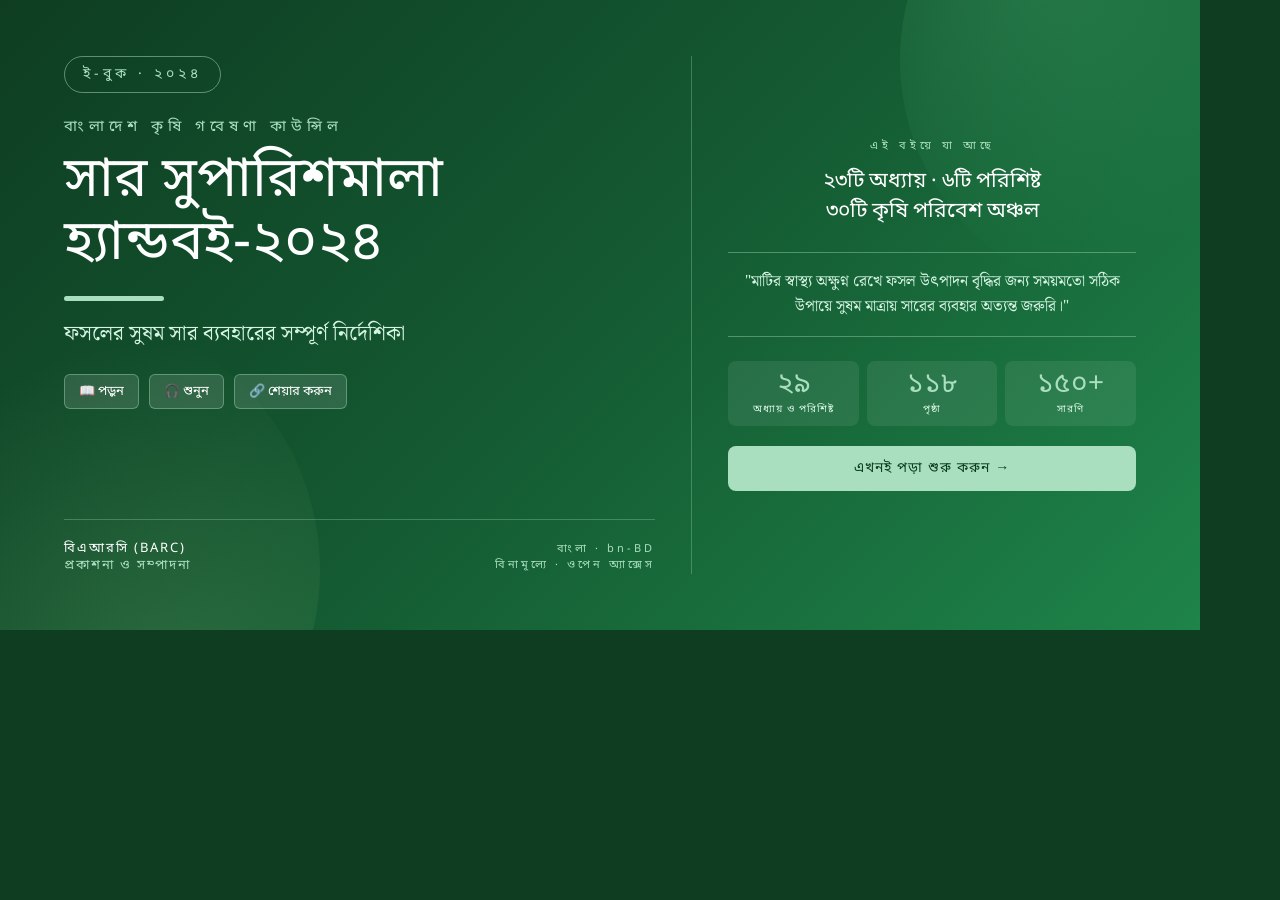
==== og-image.html @ 35dd1924 "FRG-2024 Bangla ebook web reader (FRG-2024-ইবুক PDF + site)" ====
<!DOCTYPE html>
<html lang="bn">
<head>
<meta charset="UTF-8">
<style>
@font-face {
    font-family: 'NotoSansBengali';
    src: url('assets/NotoSansBengali-Regular.ttf') format('truetype');
    font-weight: 100 900;
}
@font-face {
    font-family: 'NotoSerifBengali';
    src: url('assets/NotoSerifBengali-Regular.ttf') format('truetype');
    font-weight: 100 900;
}
* { box-sizing: border-box; margin: 0; padding: 0; }
html, body {
    width: 1200px; height: 630px;
    background: #0E3D22;
    font-family: 'NotoSansBengali', sans-serif;
    overflow: hidden;
}
.og-card {
    width: 1200px; height: 630px;
    background: linear-gradient(135deg, #0E3D22 0%, #145A32 50%, #1E8449 100%);
    color: #FFFFFF;
    position: relative;
    padding: 56px 64px;
    display: flex;
    flex-direction: row;
    align-items: stretch;
    overflow: hidden;
}
.og-card::before {
    content: "";
    position: absolute;
    top: -180px; right: -180px;
    width: 480px; height: 480px;
    border-radius: 50%;
    background: radial-gradient(circle at 30% 30%, rgba(82, 190, 128, 0.25), transparent 65%);
    pointer-events: none;
}
.og-card::after {
    content: "";
    position: absolute;
    bottom: -200px; left: -200px;
    width: 520px; height: 520px;
    border-radius: 50%;
    background: radial-gradient(circle at 70% 70%, rgba(174, 214, 142, 0.15), transparent 65%);
    pointer-events: none;
}
.og-left {
    flex: 1.45;
    display: flex;
    flex-direction: column;
    justify-content: space-between;
    z-index: 2;
    padding-right: 36px;
}
.og-right {
    flex: 1;
    display: flex;
    flex-direction: column;
    justify-content: center;
    align-items: stretch;
    z-index: 2;
    border-left: 1px solid rgba(169, 223, 191, 0.3);
    padding-left: 36px;
}
.og-tag {
    display: inline-block;
    font-size: 14px;
    font-weight: 600;
    letter-spacing: 4px;
    color: #A9DFBF;
    border: 1px solid rgba(169, 223, 191, 0.5);
    padding: 8px 18px;
    border-radius: 999px;
    width: fit-content;
}
.og-eyebrow {
    font-size: 15px;
    font-weight: 600;
    color: #A9DFBF;
    letter-spacing: 5px;
    margin-top: 24px;
}
.og-title {
    font-family: 'NotoSansBengali', sans-serif;
    font-size: 56px;
    font-weight: 900;
    line-height: 1.12;
    color: #FFFFFF;
    margin: 14px 0 20px 0;
}
.og-rule {
    width: 100px; height: 5px;
    background: #A9DFBF;
    margin: 0 0 18px 0;
    border-radius: 3px;
}
.og-subtitle {
    font-family: 'NotoSerifBengali', serif;
    font-size: 21px;
    color: #D5F5E3;
    line-height: 1.45;
    margin-bottom: 24px;
}
.og-features {
    display: flex;
    gap: 10px;
    flex-wrap: wrap;
}
.og-feature {
    font-size: 13px;
    font-weight: 600;
    color: #FFFFFF;
    background: rgba(255, 255, 255, 0.12);
    border: 1px solid rgba(169, 223, 191, 0.4);
    padding: 8px 14px;
    border-radius: 6px;
}
.og-foot {
    display: flex;
    justify-content: space-between;
    align-items: center;
    margin-top: 26px;
    padding-top: 20px;
    border-top: 1px solid rgba(169, 223, 191, 0.3);
}
.og-author {
    font-size: 13px;
    color: #A9DFBF;
    letter-spacing: 2px;
}
.og-author strong { color: #FFFFFF; font-weight: 700; }
.og-pub {
    font-size: 11px;
    color: #A9DFBF;
    letter-spacing: 3px;
    text-align: right;
    line-height: 1.5;
}
.og-right-eyebrow {
    font-size: 11px;
    color: #A9DFBF;
    letter-spacing: 4px;
    text-transform: uppercase;
    margin-bottom: 14px;
    text-align: center;
}
.og-right-title {
    font-family: 'NotoSansBengali', sans-serif;
    font-size: 21px;
    font-weight: 700;
    color: #FFFFFF;
    text-align: center;
    line-height: 1.45;
    margin-bottom: 16px;
}
.og-quote {
    font-family: 'NotoSerifBengali', serif;
    font-size: 15.5px;
    color: #D5F5E3;
    line-height: 1.65;
    text-align: center;
    padding: 16px 14px;
    border-top: 1px solid rgba(169, 223, 191, 0.4);
    border-bottom: 1px solid rgba(169, 223, 191, 0.4);
    margin: 8px 0 16px 0;
}
.og-stats {
    display: grid;
    grid-template-columns: 1fr 1fr 1fr;
    gap: 8px;
    margin-top: 8px;
}
.og-stat {
    text-align: center;
    padding: 10px 4px;
    background: rgba(255,255,255,0.08);
    border-radius: 8px;
}
.og-stat-num {
    font-family: 'NotoSansBengali', sans-serif;
    font-size: 28px;
    font-weight: 900;
    color: #A9DFBF;
    line-height: 1;
}
.og-stat-label {
    font-size: 10px;
    color: #D5F5E3;
    letter-spacing: 1px;
    margin-top: 4px;
}
.og-cta {
    margin-top: 20px;
    padding: 13px 18px;
    background: #A9DFBF;
    color: #0E3D22;
    border-radius: 8px;
    text-align: center;
    font-size: 14px;
    font-weight: 700;
    letter-spacing: 1px;
}
</style>
</head>
<body>
<div class="og-card">
    <div class="og-left">
        <div>
            <div class="og-tag">ই-বুক · ২০২৪</div>
            <div class="og-eyebrow">বাংলাদেশ কৃষি গবেষণা কাউন্সিল</div>
            <h1 class="og-title">সার সুপারিশমালা<br/>হ্যান্ডবই-২০২৪</h1>
            <div class="og-rule"></div>
            <p class="og-subtitle">ফসলের সুষম সার ব্যবহারের সম্পূর্ণ নির্দেশিকা</p>
            <div class="og-features">
                <span class="og-feature">📖 পড়ুন</span>
                <span class="og-feature">🎧 শুনুন</span>
                <span class="og-feature">🔗 শেয়ার করুন</span>
            </div>
        </div>
        <div class="og-foot">
            <div class="og-author">
                <strong>বিএআরসি (BARC)</strong><br/>
                প্রকাশনা ও সম্পাদনা
            </div>
            <div class="og-pub">
                বাংলা · bn-BD<br/>
                বিনামূল্যে · ওপেন অ্যাক্সেস
            </div>
        </div>
    </div>
    <div class="og-right">
        <div class="og-right-eyebrow">এই বইয়ে যা আছে</div>
        <div class="og-right-title">২৩টি অধ্যায় · ৬টি পরিশিষ্ট<br/>৩০টি কৃষি পরিবেশ অঞ্চল</div>
        <div class="og-quote">
            "মাটির স্বাস্থ্য অক্ষুণ্ন রেখে ফসল উৎপাদন বৃদ্ধির জন্য সময়মতো সঠিক উপায়ে সুষম মাত্রায় সারের ব্যবহার অত্যন্ত জরুরি।"
        </div>
        <div class="og-stats">
            <div class="og-stat">
                <div class="og-stat-num">২৯</div>
                <div class="og-stat-label">অধ্যায় ও পরিশিষ্ট</div>
            </div>
            <div class="og-stat">
                <div class="og-stat-num">১১৮</div>
                <div class="og-stat-label">পৃষ্ঠা</div>
            </div>
            <div class="og-stat">
                <div class="og-stat-num">১৫০+</div>
                <div class="og-stat-label">সারণি</div>
            </div>
        </div>
        <div class="og-cta">এখনই পড়া শুরু করুন →</div>
    </div>
</div>
</body>
</html>
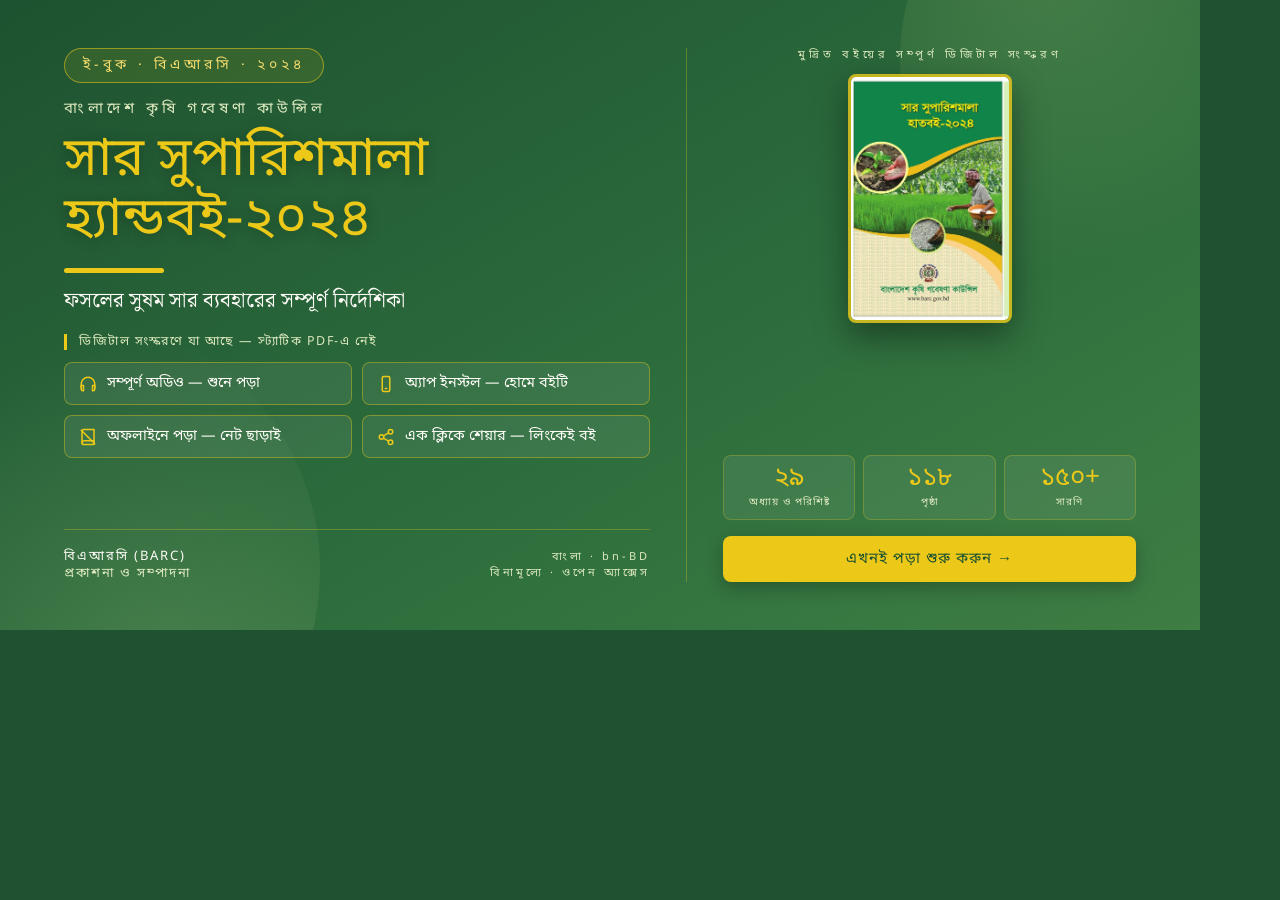
==== commit bb7b04cd: "OG/social preview redesign: cover-brand palette (green #2C6C3C + gold #ECC919 gold-foil title), real" ====
--- a/og-image.html
+++ b/og-image.html
@@ -16,16 +16,16 @@
 * { box-sizing: border-box; margin: 0; padding: 0; }
 html, body {
     width: 1200px; height: 630px;
-    background: #0E3D22;
+    background: #1E5230;
     font-family: 'NotoSansBengali', sans-serif;
     overflow: hidden;
 }
 .og-card {
     width: 1200px; height: 630px;
-    background: linear-gradient(135deg, #0E3D22 0%, #145A32 50%, #1E8449 100%);
+    background: linear-gradient(150deg, #1E5230 0%, #2C6C3C 55%, #3E7E44 100%);
     color: #FFFFFF;
     position: relative;
-    padding: 56px 64px;
+    padding: 48px 64px;
     display: flex;
     flex-direction: row;
     align-items: stretch;
@@ -37,7 +37,7 @@
     top: -180px; right: -180px;
     width: 480px; height: 480px;
     border-radius: 50%;
-    background: radial-gradient(circle at 30% 30%, rgba(82, 190, 128, 0.25), transparent 65%);
+    background: radial-gradient(circle at 30% 30%, rgba(141, 181, 108, 0.28), transparent 65%);
     pointer-events: none;
 }
 .og-card::after {
@@ -46,11 +46,11 @@
     bottom: -200px; left: -200px;
     width: 520px; height: 520px;
     border-radius: 50%;
-    background: radial-gradient(circle at 70% 70%, rgba(174, 214, 142, 0.15), transparent 65%);
+    background: radial-gradient(circle at 70% 70%, rgba(237, 239, 172, 0.14), transparent 65%);
     pointer-events: none;
 }
 .og-left {
-    flex: 1.45;
+    flex: 1.42;
     display: flex;
     flex-direction: column;
     justify-content: space-between;
@@ -61,149 +61,162 @@
     flex: 1;
     display: flex;
     flex-direction: column;
-    justify-content: center;
-    align-items: stretch;
+    justify-content: space-between;
+    align-items: center;
     z-index: 2;
-    border-left: 1px solid rgba(169, 223, 191, 0.3);
+    border-left: 1px solid rgba(236, 201, 25, 0.3);
     padding-left: 36px;
 }
 .og-tag {
     display: inline-block;
     font-size: 14px;
-    font-weight: 600;
+    font-weight: 700;
     letter-spacing: 4px;
-    color: #A9DFBF;
-    border: 1px solid rgba(169, 223, 191, 0.5);
-    padding: 8px 18px;
+    color: #F3DC6D;
+    border: 1px solid rgba(236, 201, 25, 0.55);
+    background: rgba(236, 201, 25, 0.10);
+    padding: 7px 18px;
     border-radius: 999px;
     width: fit-content;
 }
 .og-eyebrow {
     font-size: 15px;
-    font-weight: 600;
-    color: #A9DFBF;
-    letter-spacing: 5px;
-    margin-top: 24px;
+    font-weight: 700;
+    color: #DCE8BE;
+    letter-spacing: 4px;
+    margin-top: 16px;
 }
 .og-title {
     font-family: 'NotoSansBengali', sans-serif;
-    font-size: 56px;
+    font-size: 54px;
     font-weight: 900;
     line-height: 1.12;
-    color: #FFFFFF;
-    margin: 14px 0 20px 0;
+    color: #ECC919;
+    text-shadow: 0 2px 14px rgba(0, 0, 0, 0.28);
+    margin: 12px 0 16px 0;
 }
 .og-rule {
     width: 100px; height: 5px;
-    background: #A9DFBF;
-    margin: 0 0 18px 0;
+    background: #ECC919;
+    margin: 0 0 14px 0;
     border-radius: 3px;
 }
 .og-subtitle {
     font-family: 'NotoSerifBengali', serif;
     font-size: 21px;
-    color: #D5F5E3;
-    line-height: 1.45;
-    margin-bottom: 24px;
+    color: #FDFCF7;
+    line-height: 1.4;
+    margin-bottom: 18px;
+}
+.og-digital-eyebrow {
+    font-size: 12.5px;
+    font-weight: 700;
+    color: #DCE8BE;
+    letter-spacing: 1.5px;
+    margin-bottom: 12px;
+    padding-left: 12px;
+    border-left: 3px solid #ECC919;
 }
 .og-features {
-    display: flex;
+    display: grid;
+    grid-template-columns: 1fr 1fr;
     gap: 10px;
-    flex-wrap: wrap;
 }
 .og-feature {
-    font-size: 13px;
-    font-weight: 600;
-    color: #FFFFFF;
-    background: rgba(255, 255, 255, 0.12);
-    border: 1px solid rgba(169, 223, 191, 0.4);
-    padding: 8px 14px;
-    border-radius: 6px;
-}
+    display: flex;
+    align-items: center;
+    gap: 10px;
+    font-size: 14.5px;
+    font-weight: 700;
+    color: #FDFCF7;
+    background: rgba(255, 255, 255, 0.07);
+    border: 1px solid rgba(236, 201, 25, 0.4);
+    padding: 11px 14px;
+    border-radius: 8px;
+}
+.og-feature svg { flex: none; }
 .og-foot {
     display: flex;
     justify-content: space-between;
     align-items: center;
-    margin-top: 26px;
-    padding-top: 20px;
-    border-top: 1px solid rgba(169, 223, 191, 0.3);
+    margin-top: 22px;
+    padding-top: 18px;
+    border-top: 1px solid rgba(236, 201, 25, 0.3);
 }
 .og-author {
     font-size: 13px;
-    color: #A9DFBF;
+    color: #DCE8BE;
     letter-spacing: 2px;
 }
-.og-author strong { color: #FFFFFF; font-weight: 700; }
+.og-author strong { color: #FDFCF7; font-weight: 700; }
 .og-pub {
     font-size: 11px;
-    color: #A9DFBF;
+    color: #DCE8BE;
     letter-spacing: 3px;
     text-align: right;
     line-height: 1.5;
 }
 .og-right-eyebrow {
     font-size: 11px;
-    color: #A9DFBF;
+    color: #DCE8BE;
     letter-spacing: 4px;
     text-transform: uppercase;
-    margin-bottom: 14px;
+    margin-bottom: 12px;
     text-align: center;
 }
-.og-right-title {
-    font-family: 'NotoSansBengali', sans-serif;
-    font-size: 21px;
-    font-weight: 700;
-    color: #FFFFFF;
-    text-align: center;
-    line-height: 1.45;
-    margin-bottom: 16px;
-}
-.og-quote {
-    font-family: 'NotoSerifBengali', serif;
-    font-size: 15.5px;
-    color: #D5F5E3;
-    line-height: 1.65;
-    text-align: center;
-    padding: 16px 14px;
-    border-top: 1px solid rgba(169, 223, 191, 0.4);
-    border-bottom: 1px solid rgba(169, 223, 191, 0.4);
-    margin: 8px 0 16px 0;
+.og-cover {
+    width: 164px;
+    margin: 0 auto;
+}
+.og-cover img {
+    display: block;
+    width: 100%;
+    height: auto;
+    aspect-ratio: 1067 / 1620;
+    object-fit: cover;
+    border-radius: 8px;
+    border: 3px solid rgba(236, 201, 25, 0.8);
+    box-shadow: 0 14px 34px rgba(0, 0, 0, 0.4);
 }
 .og-stats {
     display: grid;
     grid-template-columns: 1fr 1fr 1fr;
     gap: 8px;
-    margin-top: 8px;
+    width: 100%;
+    margin-top: 16px;
 }
 .og-stat {
     text-align: center;
     padding: 10px 4px;
-    background: rgba(255,255,255,0.08);
+    background: rgba(255, 255, 255, 0.07);
+    border: 1px solid rgba(236, 201, 25, 0.25);
     border-radius: 8px;
 }
 .og-stat-num {
     font-family: 'NotoSansBengali', sans-serif;
-    font-size: 28px;
+    font-size: 26px;
     font-weight: 900;
-    color: #A9DFBF;
+    color: #ECC919;
     line-height: 1;
 }
 .og-stat-label {
     font-size: 10px;
-    color: #D5F5E3;
+    color: #DCE8BE;
     letter-spacing: 1px;
     margin-top: 4px;
 }
 .og-cta {
-    margin-top: 20px;
-    padding: 13px 18px;
-    background: #A9DFBF;
-    color: #0E3D22;
+    margin-top: 16px;
+    padding: 13px 20px;
+    background: #ECC919;
+    color: #1E5230;
     border-radius: 8px;
     text-align: center;
-    font-size: 14px;
-    font-weight: 700;
+    font-size: 15px;
+    font-weight: 900;
     letter-spacing: 1px;
+    width: 100%;
+    box-shadow: 0 6px 18px rgba(0, 0, 0, 0.25);
 }
 </style>
 </head>
@@ -211,15 +224,29 @@
 <div class="og-card">
     <div class="og-left">
         <div>
-            <div class="og-tag">ই-বুক · ২০২৪</div>
+            <div class="og-tag">ই-বুক · বিএআরসি · ২০২৪</div>
             <div class="og-eyebrow">বাংলাদেশ কৃষি গবেষণা কাউন্সিল</div>
             <h1 class="og-title">সার সুপারিশমালা<br/>হ্যান্ডবই-২০২৪</h1>
             <div class="og-rule"></div>
             <p class="og-subtitle">ফসলের সুষম সার ব্যবহারের সম্পূর্ণ নির্দেশিকা</p>
+            <div class="og-digital-eyebrow">ডিজিটাল সংস্করণে যা আছে — স্ট্যাটিক PDF-এ নেই</div>
             <div class="og-features">
-                <span class="og-feature">📖 পড়ুন</span>
-                <span class="og-feature">🎧 শুনুন</span>
-                <span class="og-feature">🔗 শেয়ার করুন</span>
+                <div class="og-feature">
+                    <svg width="18" height="18" viewBox="0 0 24 24" fill="none" stroke="#ECC919" stroke-width="2" stroke-linecap="round" stroke-linejoin="round"><path d="M3 18v-6a9 9 0 0 1 18 0v6"/><path d="M21 19a2 2 0 0 1-2 2h-1v-7h3v5zM3 19a2 2 0 0 0 2 2h1v-7H3v5z"/></svg>
+                    সম্পূর্ণ অডিও — শুনে পড়া
+                </div>
+                <div class="og-feature">
+                    <svg width="18" height="18" viewBox="0 0 24 24" fill="none" stroke="#ECC919" stroke-width="2" stroke-linecap="round" stroke-linejoin="round"><rect x="7" y="2" width="10" height="20" rx="2"/><line x1="11" y1="18" x2="13" y2="18"/></svg>
+                    অ্যাপ ইনস্টল — হোমে বইটি
+                </div>
+                <div class="og-feature">
+                    <svg width="18" height="18" viewBox="0 0 24 24" fill="none" stroke="#ECC919" stroke-width="2" stroke-linecap="round" stroke-linejoin="round"><path d="M4 19.5A2.5 2.5 0 0 1 6.5 17H20"/><path d="M6.5 2H20v20H6.5A2.5 2.5 0 0 1 4 19.5v-15A2.5 2.5 0 0 1 6.5 2z"/><line x1="3" y1="3" x2="21" y2="21"/></svg>
+                    অফলাইনে পড়া — নেট ছাড়াই
+                </div>
+                <div class="og-feature">
+                    <svg width="18" height="18" viewBox="0 0 24 24" fill="none" stroke="#ECC919" stroke-width="2" stroke-linecap="round" stroke-linejoin="round"><circle cx="18" cy="5" r="3"/><circle cx="6" cy="12" r="3"/><circle cx="18" cy="19" r="3"/><line x1="8.59" y1="13.51" x2="15.42" y2="17.49"/><line x1="15.41" y1="6.51" x2="8.59" y2="10.49"/></svg>
+                    এক ক্লিকে শেয়ার — লিংকেই বই
+                </div>
             </div>
         </div>
         <div class="og-foot">
@@ -234,26 +261,27 @@
         </div>
     </div>
     <div class="og-right">
-        <div class="og-right-eyebrow">এই বইয়ে যা আছে</div>
-        <div class="og-right-title">২৩টি অধ্যায় · ৬টি পরিশিষ্ট<br/>৩০টি কৃষি পরিবেশ অঞ্চল</div>
-        <div class="og-quote">
-            "মাটির স্বাস্থ্য অক্ষুণ্ন রেখে ফসল উৎপাদন বৃদ্ধির জন্য সময়মতো সঠিক উপায়ে সুষম মাত্রায় সারের ব্যবহার অত্যন্ত জরুরি।"
-        </div>
-        <div class="og-stats">
-            <div class="og-stat">
-                <div class="og-stat-num">২৯</div>
-                <div class="og-stat-label">অধ্যায় ও পরিশিষ্ট</div>
-            </div>
-            <div class="og-stat">
-                <div class="og-stat-num">১১৮</div>
-                <div class="og-stat-label">পৃষ্ঠা</div>
-            </div>
-            <div class="og-stat">
-                <div class="og-stat-num">১৫০+</div>
-                <div class="og-stat-label">সারণি</div>
-            </div>
-        </div>
-        <div class="og-cta">এখনই পড়া শুরু করুন →</div>
+        <div>
+            <div class="og-right-eyebrow">মুদ্রিত বইয়ের সম্পূর্ণ ডিজিটাল সংস্করণ</div>
+            <div class="og-cover"><img src="assets/cover_front.jpg" alt=""></div>
+        </div>
+        <div style="width: 100%;">
+            <div class="og-stats">
+                <div class="og-stat">
+                    <div class="og-stat-num">২৯</div>
+                    <div class="og-stat-label">অধ্যায় ও পরিশিষ্ট</div>
+                </div>
+                <div class="og-stat">
+                    <div class="og-stat-num">১১৮</div>
+                    <div class="og-stat-label">পৃষ্ঠা</div>
+                </div>
+                <div class="og-stat">
+                    <div class="og-stat-num">১৫০+</div>
+                    <div class="og-stat-label">সারণি</div>
+                </div>
+            </div>
+            <div class="og-cta">এখনই পড়া শুরু করুন →</div>
+        </div>
     </div>
 </div>
 </body>
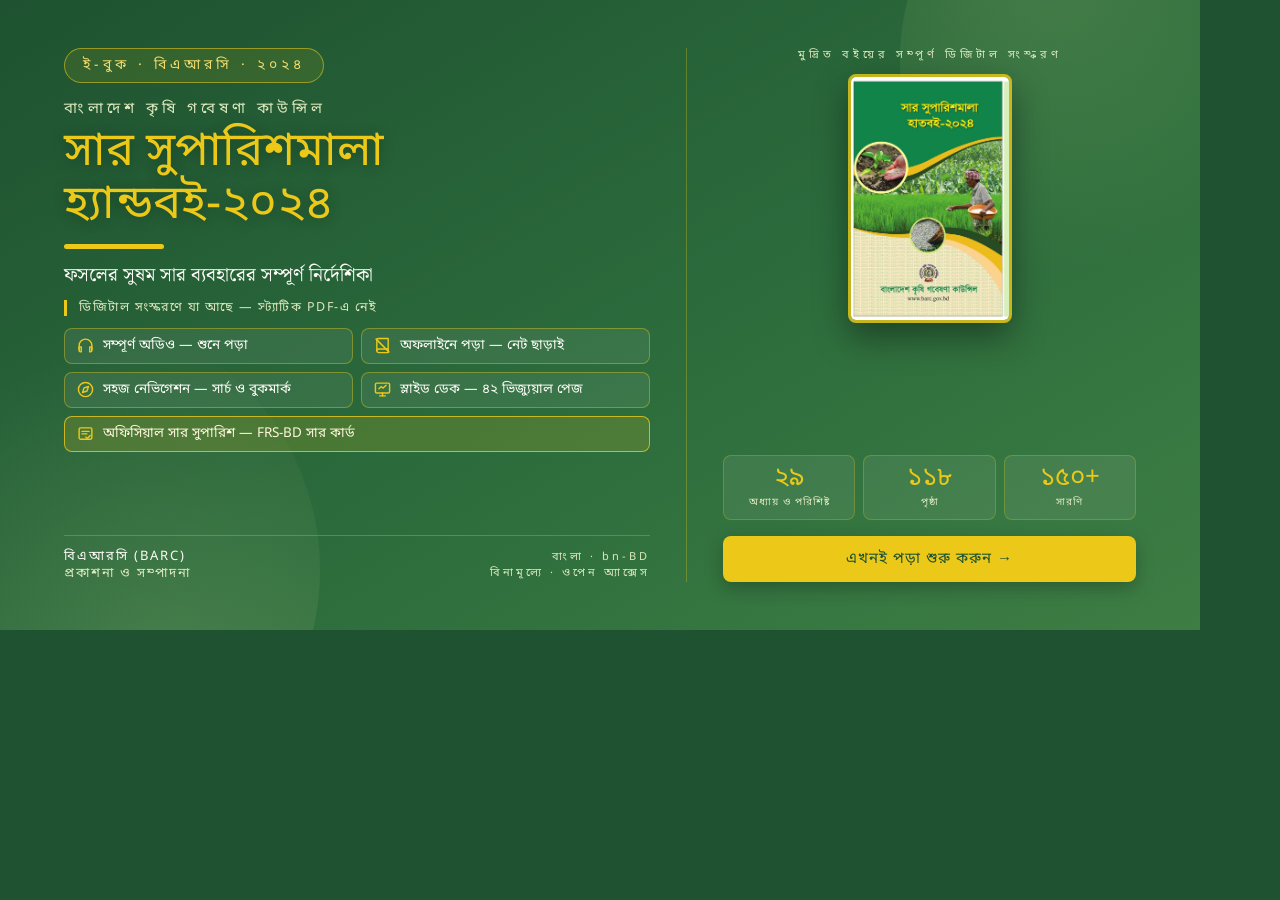
==== commit 71fc0fb4: "PWA notice for installed users: one-time standalone-mode toast announcing FRS-BD official fertilizer" ====
--- a/og-image.html
+++ b/og-image.html
@@ -88,12 +88,12 @@
 }
 .og-title {
     font-family: 'NotoSansBengali', sans-serif;
-    font-size: 54px;
+    font-size: 47px;
     font-weight: 900;
     line-height: 1.12;
     color: #ECC919;
     text-shadow: 0 2px 14px rgba(0, 0, 0, 0.28);
-    margin: 12px 0 16px 0;
+    margin: 8px 0 12px 0;
 }
 .og-rule {
     width: 100px; height: 5px;
@@ -103,10 +103,10 @@
 }
 .og-subtitle {
     font-family: 'NotoSerifBengali', serif;
-    font-size: 21px;
+    font-size: 19px;
     color: #FDFCF7;
     line-height: 1.4;
-    margin-bottom: 18px;
+    margin-bottom: 10px;
 }
 .og-digital-eyebrow {
     font-size: 12.5px;
@@ -120,27 +120,33 @@
 .og-features {
     display: grid;
     grid-template-columns: 1fr 1fr;
-    gap: 10px;
+    gap: 8px;
 }
 .og-feature {
     display: flex;
     align-items: center;
-    gap: 10px;
-    font-size: 14.5px;
+    gap: 9px;
+    font-size: 13.5px;
     font-weight: 700;
     color: #FDFCF7;
     background: rgba(255, 255, 255, 0.07);
     border: 1px solid rgba(236, 201, 25, 0.4);
-    padding: 11px 14px;
+    padding: 8px 12px;
     border-radius: 8px;
 }
 .og-feature svg { flex: none; }
+.og-feature.official {
+    grid-column: span 2;
+    background: rgba(236, 201, 25, 0.16);
+    border-color: rgba(236, 201, 25, 0.8);
+    color: #FFF7DC;
+}
 .og-foot {
     display: flex;
     justify-content: space-between;
     align-items: center;
-    margin-top: 22px;
-    padding-top: 18px;
+    margin-top: 12px;
+    padding-top: 12px;
     border-top: 1px solid rgba(236, 201, 25, 0.3);
 }
 .og-author {
@@ -232,20 +238,24 @@
             <div class="og-digital-eyebrow">ডিজিটাল সংস্করণে যা আছে — স্ট্যাটিক PDF-এ নেই</div>
             <div class="og-features">
                 <div class="og-feature">
-                    <svg width="18" height="18" viewBox="0 0 24 24" fill="none" stroke="#ECC919" stroke-width="2" stroke-linecap="round" stroke-linejoin="round"><path d="M3 18v-6a9 9 0 0 1 18 0v6"/><path d="M21 19a2 2 0 0 1-2 2h-1v-7h3v5zM3 19a2 2 0 0 0 2 2h1v-7H3v5z"/></svg>
+                    <svg width="17" height="17" viewBox="0 0 24 24" fill="none" stroke="#ECC919" stroke-width="2" stroke-linecap="round" stroke-linejoin="round"><path d="M3 18v-6a9 9 0 0 1 18 0v6"/><path d="M21 19a2 2 0 0 1-2 2h-1v-7h3v5zM3 19a2 2 0 0 0 2 2h1v-7H3v5z"/></svg>
                     সম্পূর্ণ অডিও — শুনে পড়া
                 </div>
                 <div class="og-feature">
-                    <svg width="18" height="18" viewBox="0 0 24 24" fill="none" stroke="#ECC919" stroke-width="2" stroke-linecap="round" stroke-linejoin="round"><rect x="7" y="2" width="10" height="20" rx="2"/><line x1="11" y1="18" x2="13" y2="18"/></svg>
-                    অ্যাপ ইনস্টল — হোমে বইটি
-                </div>
-                <div class="og-feature">
-                    <svg width="18" height="18" viewBox="0 0 24 24" fill="none" stroke="#ECC919" stroke-width="2" stroke-linecap="round" stroke-linejoin="round"><path d="M4 19.5A2.5 2.5 0 0 1 6.5 17H20"/><path d="M6.5 2H20v20H6.5A2.5 2.5 0 0 1 4 19.5v-15A2.5 2.5 0 0 1 6.5 2z"/><line x1="3" y1="3" x2="21" y2="21"/></svg>
+                    <svg width="17" height="17" viewBox="0 0 24 24" fill="none" stroke="#ECC919" stroke-width="2" stroke-linecap="round" stroke-linejoin="round"><path d="M4 19.5A2.5 2.5 0 0 1 6.5 17H20"/><path d="M6.5 2H20v20H6.5A2.5 2.5 0 0 1 4 19.5v-15A2.5 2.5 0 0 1 6.5 2z"/><line x1="3" y1="3" x2="21" y2="21"/></svg>
                     অফলাইনে পড়া — নেট ছাড়াই
                 </div>
                 <div class="og-feature">
-                    <svg width="18" height="18" viewBox="0 0 24 24" fill="none" stroke="#ECC919" stroke-width="2" stroke-linecap="round" stroke-linejoin="round"><circle cx="18" cy="5" r="3"/><circle cx="6" cy="12" r="3"/><circle cx="18" cy="19" r="3"/><line x1="8.59" y1="13.51" x2="15.42" y2="17.49"/><line x1="15.41" y1="6.51" x2="8.59" y2="10.49"/></svg>
-                    এক ক্লিকে শেয়ার — লিংকেই বই
+                    <svg width="17" height="17" viewBox="0 0 24 24" fill="none" stroke="#ECC919" stroke-width="2" stroke-linecap="round" stroke-linejoin="round"><circle cx="12" cy="12" r="10"/><polygon points="16.24 7.76 14.12 14.12 7.76 16.24 9.88 9.88 16.24 7.76"/></svg>
+                    সহজ নেভিগেশন — সার্চ ও বুকমার্ক
+                </div>
+                <div class="og-feature">
+                    <svg width="17" height="17" viewBox="0 0 24 24" fill="none" stroke="#ECC919" stroke-width="2" stroke-linecap="round" stroke-linejoin="round"><rect x="2" y="3" width="20" height="14" rx="2"/><line x1="12" y1="17" x2="12" y2="21"/><path d="M8 21h8"/><path d="M7 11l3-3 3 2 4-4"/></svg>
+                    স্লাইড ডেক — ৪২ ভিজ্যুয়াল পেজ
+                </div>
+                <div class="og-feature official">
+                    <svg width="17" height="17" viewBox="0 0 24 24" fill="none" stroke="#ECC919" stroke-width="2" stroke-linecap="round" stroke-linejoin="round"><rect x="3" y="4" width="18" height="16" rx="2"/><line x1="7" y1="9" x2="17" y2="9"/><line x1="7" y1="12.5" x2="14" y2="12.5"/><path d="M12.5 17l2 2 4-4"/></svg>
+                    অফিসিয়াল সার সুপারিশ — FRS-BD সার কার্ড
                 </div>
             </div>
         </div>
